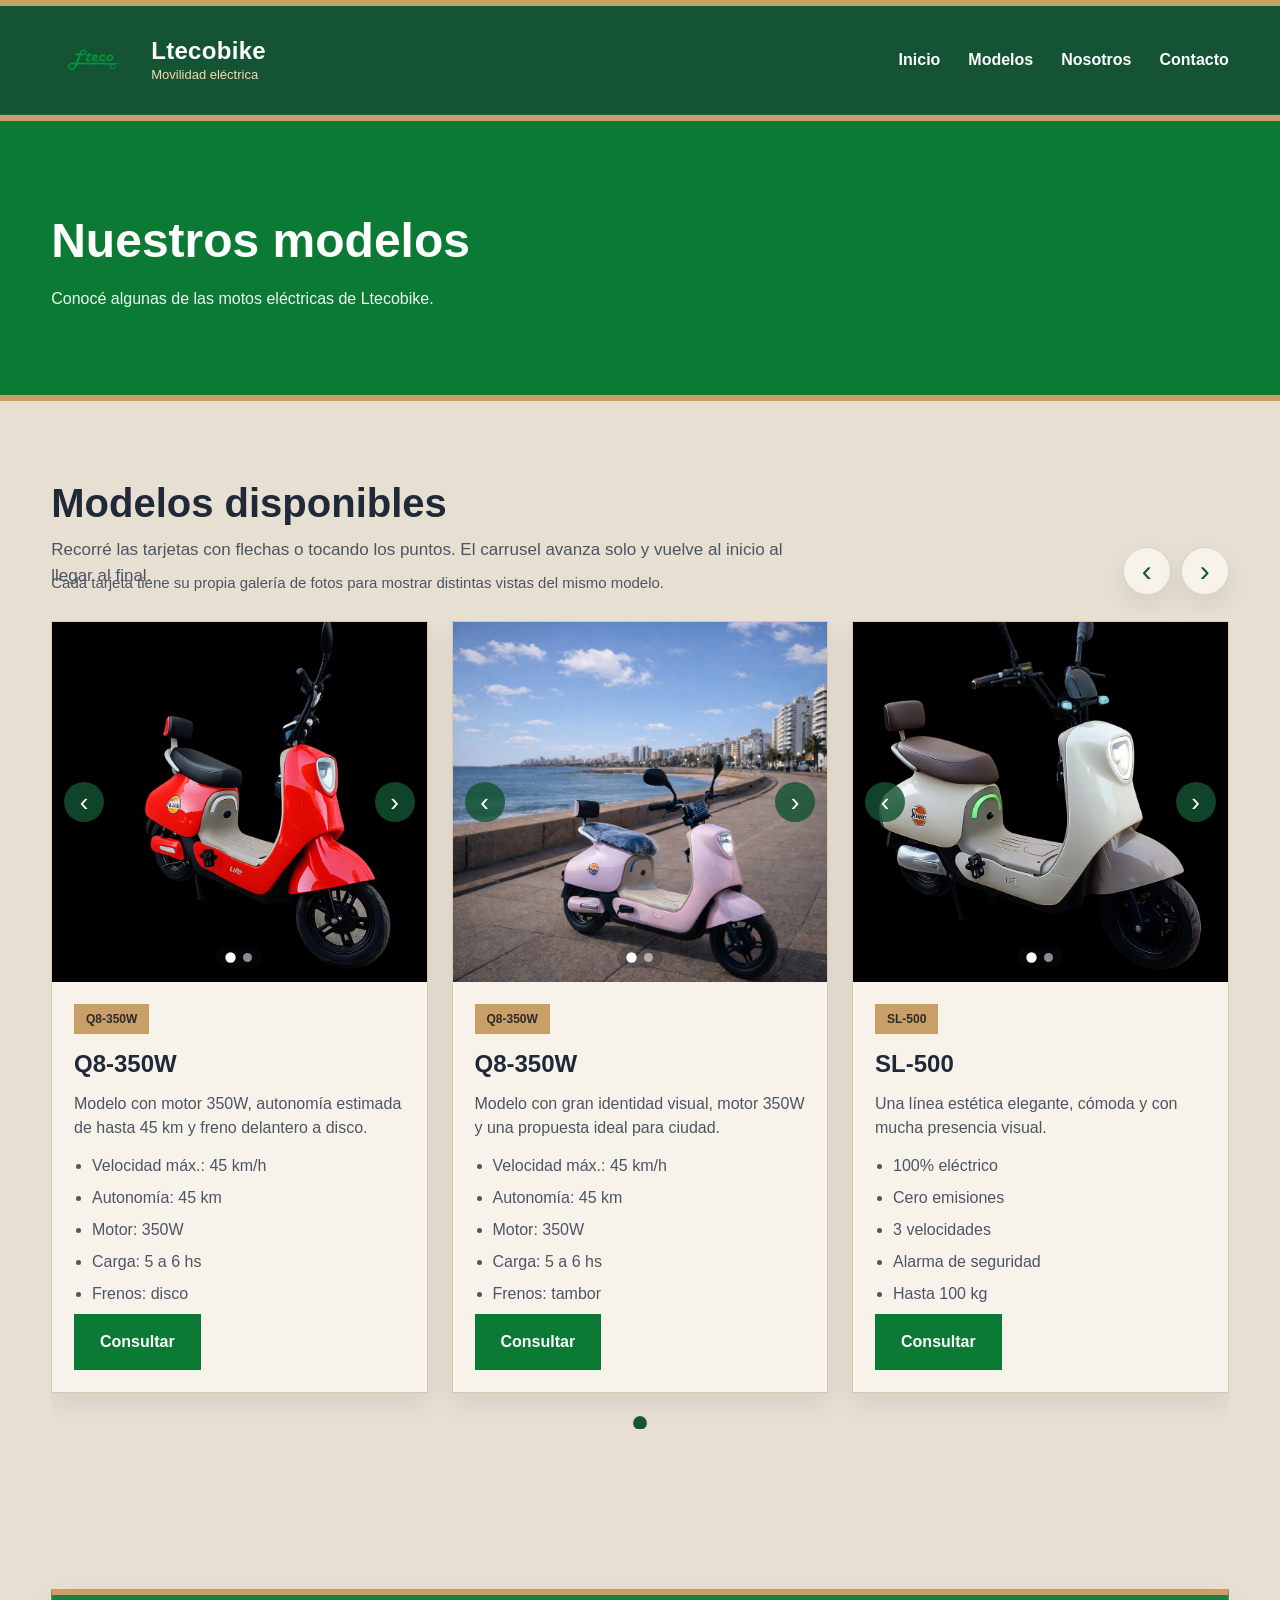
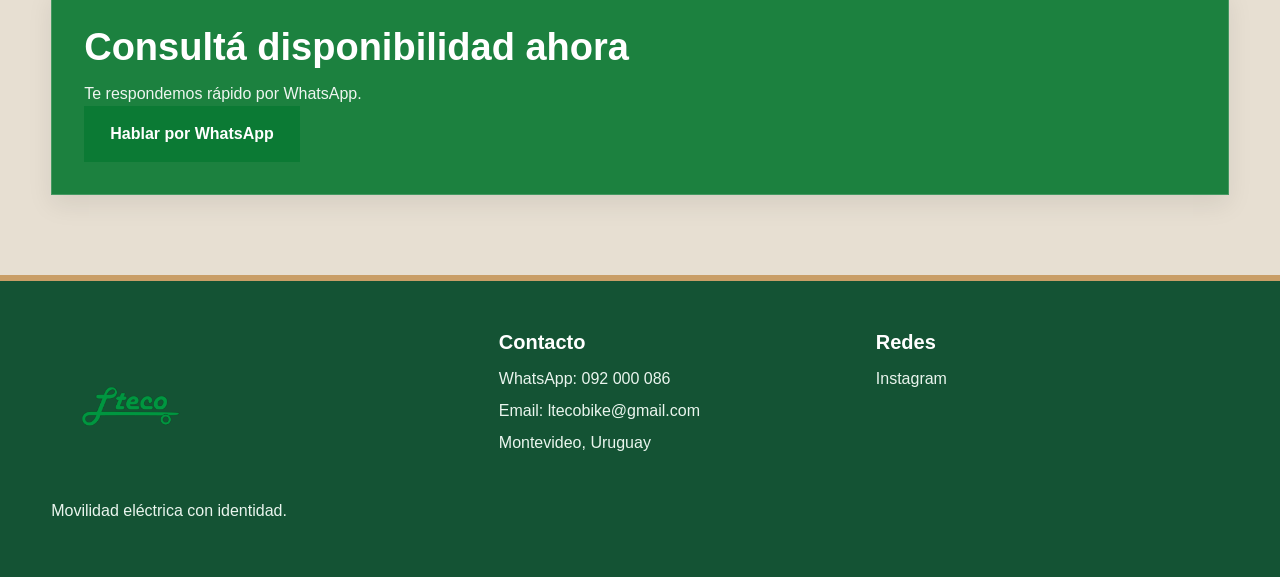
==== modelos.html @ 6b554c4a "Version inicial Lteco web 2" ====
<!DOCTYPE html>
<html lang="es">
<head>
  <meta charset="UTF-8" />
  <meta name="viewport" content="width=device-width, initial-scale=1.0" />
  <title>Ltecobike | Modelos</title>
  <link rel="icon" href="img/logoIcono.ico" type="image/x-icon" />
  <link rel="stylesheet" href="css/styles.css" />
</head>
<body>
  <header class="site-header">
    <div class="container nav-wrap">
      <a href="index.html" class="brand">
  <img src="img/logo.png" alt="Ltecobilke" class="brand-logo">

  <div class="brand-text">
    <span class="brand-name">Ltecobike</span>
    <span class="brand-slogan">Movilidad eléctrica</span>
  </div>
</a>

      <button class="menu-toggle" id="menuToggle">☰</button>

      <nav class="main-nav" id="mainNav">
        <a href="index.html">Inicio</a>
        <a href="modelos.html">Modelos</a>
        <a href="nosotros.html">Nosotros</a>
        <a href="contacto.html">Contacto</a>
      </nav>
    </div>
  </header>

  <section class="page-hero">
    <div class="container">
      <h1>Nuestros modelos</h1>
      <p>Conocé algunas de las motos eléctricas de Ltecobike.</p>
    </div>
  </section>

  <section class="section">
    <div class="container">
      <div class="carousel-section-header">
        <div>
          <h2>Modelos disponibles</h2>
          <p class="section-intro">Recorré las tarjetas con flechas o tocando los puntos. El carrusel avanza solo y vuelve al inicio al llegar al final.</p>
          <p class="gallery-helper">Cada tarjeta tiene su propia galería de fotos para mostrar distintas vistas del mismo modelo.</p>
        </div>

        <div class="carousel-controls" aria-label="Controles del carrusel de modelos">
          <button class="carousel-btn" type="button" data-carousel-prev aria-label="Ver modelos anteriores">‹</button>
          <button class="carousel-btn" type="button" data-carousel-next aria-label="Ver modelos siguientes">›</button>
        </div>
      </div>

      <div class="carousel" data-carousel data-autoplay="true">
        <div class="carousel-track">
          <article class="card large-card carousel-card">
            <div class="card-gallery" data-gallery data-autoplay="true">
            <div class="card-gallery-track">
              <!-- Para agregar más fotos de esta moto, duplicá una línea img.card-gallery-slide y cambiá la ruta -->
              <img class="card-gallery-slide" src="img/q8-350-roja.jpeg" alt="Modelo Q8-350W color rojo vista principal" />
              <img class="card-gallery-slide" src="img/q8-350-beige-rojo.png" alt="Modelo Q8-350W segunda vista" />
            </div>
            <button class="card-gallery-btn prev" type="button" data-gallery-prev aria-label="Foto anterior de la Q8-350W roja">‹</button>
            <button class="card-gallery-btn next" type="button" data-gallery-next aria-label="Foto siguiente de la Q8-350W roja">›</button>
            <div class="card-gallery-dots" data-gallery-dots aria-label="Indicadores de fotos de la Q8-350W roja"></div>
          </div>
            <div class="card-body">
              <span class="tag">Q8-350W</span>
              <h3>Q8-350W</h3>
              <p>Modelo con motor 350W, autonomía estimada de hasta 45 km y freno delantero a disco.</p>
              <ul class="spec-list">
                <li>Velocidad máx.: 45 km/h</li>
                <li>Autonomía: 45 km</li>
                <li>Motor: 350W</li>
                <li>Carga: 5 a 6 hs</li>
                <li>Frenos: disco</li>
              </ul>
              <a class="btn" target="_blank" href="https://wa.me/59892000086?text=Hola%2C%20quiero%20consultar%20por%20la%20Q8-350W">Consultar</a>
            </div>
          </article>

          <article class="card large-card carousel-card">
            <div class="card-gallery" data-gallery data-autoplay="true">
            <div class="card-gallery-track">
              <img class="card-gallery-slide" src="img/q8-350-rosa.png" alt="Modelo Q8-350W color rosa vista principal" />
              <img class="card-gallery-slide" src="img/q8-350-beige-rojo.png" alt="Modelo Q8-350W color rosa segunda vista" />
            </div>
            <button class="card-gallery-btn prev" type="button" data-gallery-prev aria-label="Foto anterior de la Q8-350W rosa">‹</button>
            <button class="card-gallery-btn next" type="button" data-gallery-next aria-label="Foto siguiente de la Q8-350W rosa">›</button>
            <div class="card-gallery-dots" data-gallery-dots aria-label="Indicadores de fotos de la Q8-350W rosa"></div>
          </div>
            <div class="card-body">
              <span class="tag">Q8-350W</span>
              <h3>Q8-350W</h3>
              <p>Modelo con gran identidad visual, motor 350W y una propuesta ideal para ciudad.</p>
              <ul class="spec-list">
                <li>Velocidad máx.: 45 km/h</li>
                <li>Autonomía: 45 km</li>
                <li>Motor: 350W</li>
                <li>Carga: 5 a 6 hs</li>
                <li>Frenos: tambor</li>
              </ul>
              <a class="btn" target="_blank" href="https://wa.me/59892000086?text=Hola%2C%20quiero%20consultar%20por%20la%20Q8-350W">Consultar</a>
            </div>
          </article>

          <article class="card large-card carousel-card">
            <div class="card-gallery" data-gallery data-autoplay="true">
            <div class="card-gallery-track">
              <img class="card-gallery-slide" src="img/sl-500-beige.jpeg" alt="Modelo SL-500 color beige vista principal" />
              <img class="card-gallery-slide" src="img/logoFondo.jpeg" alt="Modelo SL-500 en exposición" />
            </div>
            <button class="card-gallery-btn prev" type="button" data-gallery-prev aria-label="Foto anterior de la SL-500">‹</button>
            <button class="card-gallery-btn next" type="button" data-gallery-next aria-label="Foto siguiente de la SL-500">›</button>
            <div class="card-gallery-dots" data-gallery-dots aria-label="Indicadores de fotos de la SL-500"></div>
          </div>
            <div class="card-body">
              <span class="tag">SL-500</span>
              <h3>SL-500</h3>
              <p>Una línea estética elegante, cómoda y con mucha presencia visual.</p>
              <ul class="spec-list">
                <li>100% eléctrico</li>
                <li>Cero emisiones</li>
                <li>3 velocidades</li>
                <li>Alarma de seguridad</li>
                <li>Hasta 100 kg</li>
              </ul>
              <a class="btn" target="_blank" href="https://wa.me/59892000086?text=Hola%2C%20quiero%20consultar%20por%20el%20modelo%20SL-500">Consultar</a>
            </div>
          </article>
        </div>

        <div class="carousel-dots" data-carousel-dots aria-label="Indicadores del carrusel de modelos"></div>
      </div>
    </div>
  </section>

  <section class="section">
  <div class="container">
    <div class="cta-box cta-strong">
      <h2>Consultá disponibilidad ahora</h2>
      <p>Te respondemos rápido por WhatsApp.</p>
      <a href="https://wa.me/59892000086" class="btn">Hablar por WhatsApp</a>
    </div>
  </div>
</section>

  <footer class="site-footer">
    <div class="container footer-wrap">
      <div>
        <img src="img/logo.png" alt="Ltecobike" class="footer-logo" />
        <p>Movilidad eléctrica con identidad.</p>
      </div>

      <div>
        <h4>Contacto</h4>
        <p>WhatsApp: 092 000 086</p>
        <p>Email: ltecobike@gmail.com</p>
        <p>Montevideo, Uruguay</p>
      </div>

      <div>
        <h4>Redes</h4>
        <a href="https://instagram.com/ltecobike" target="_blank">Instagram</a>
      </div>
    </div>
  </footer>

  <script src="js/app.js"></script>
</body>
</html>
---- css/styles.css ----
* {
  box-sizing: border-box;
  margin: 0;
  padding: 0;
}

:root {
  --green: #0b7a34;
  --green-dark: #145334;
  --beige: #e7dfd2;
  --sand: #c99e67;
  --sand-soft: #f1e4cf;
  --text: #1f2937;
  --muted: #4b5563;
  --white: #ffffff;
  --line: rgba(0, 0, 0, 0.08);
  --shadow: 0 10px 24px rgba(0, 0, 0, 0.08);
}

html {
  scroll-behavior: smooth;
}

body {
  font-family: Arial, sans-serif;
  background: var(--beige);
  color: var(--text);
  line-height: 1.5;
}

img {
  max-width: 100%;
  display: block;
}

a {
  color: inherit;
  text-decoration: none;
}

.container {
  width: min(1180px, 92%);
  margin: 0 auto;
}

/* HEADER */
.site-header {
  background: var(--green-dark);
  border-top: 6px solid var(--sand);
  border-bottom: 1px solid rgba(255, 255, 255, 0.08);
}

.nav-wrap {
  min-height: 108px;
  display: flex;
  align-items: center;
  justify-content: space-between;
  gap: 20px;
}

.brand {
  display: flex;
  align-items: center;
  gap: 14px;
}

.brand-logo {
  height: 86px;
  width: auto;
}

.brand-text {
  display: flex;
  flex-direction: column;
  line-height: 1.1;
}

.brand-name {
  font-size: 24px;
  font-weight: 800;
  color: white;
  letter-spacing: 0.3px;
}

.brand-slogan {
  font-size: 13px;
  color: #f3d9ae;
  margin-top: 4px;
}

.main-nav {
  display: flex;
  align-items: center;
  gap: 28px;
}

.main-nav a {
  color: var(--white);
  font-weight: 700;
  transition: color 0.2s ease;
}

.main-nav a:hover {
  color: #f4e4c7;
}

.menu-toggle {
  display: none;
  border: none;
  background: transparent;
  color: white;
  font-size: 28px;
  cursor: pointer;
}

/* HERO */
.hero {
  min-height: 78vh;
  display: flex;
  align-items: center;
  background-size: cover;
  background-position: center;
  position: relative;
  color: white;
  border-top: 6px solid var(--sand);
  border-bottom: 6px solid var(--sand);
}

.hero::before {
  content: "";
  position: absolute;
  inset: 0;
  background: linear-gradient(
    90deg,
    rgba(11, 122, 52, 0.84) 0%,
    rgba(11, 122, 52, 0.56) 42%,
    rgba(11, 122, 52, 0.22) 100%
  );
}

.hero .container {
  position: relative;
  z-index: 1;
}

.hero-content {
  max-width: 650px;
  padding: 70px 0;
}

.hero-logo {
  width: 240px;
  margin-bottom: 22px;
}

.hero h1 {
  font-size: 54px;
  line-height: 1.04;
  margin-bottom: 16px;
  letter-spacing: -1px;
}

.hero p {
  font-size: 19px;
  color: #f3f4f6;
  margin-bottom: 28px;
  max-width: 560px;
}

.hero-actions {
  display: flex;
  gap: 14px;
  flex-wrap: wrap;
}

/* BUTTONS */
.btn,
.btn-outline,
.btn-outline-dark,
.link-btn {
  display: inline-flex;
  align-items: center;
  justify-content: center;
  font-weight: 700;
  transition: 0.2s ease;
}

.btn {
  background: var(--green);
  color: white;
  padding: 14px 24px;
  border: 2px solid var(--green);
}

.btn:hover {
  background: var(--green-dark);
  border-color: var(--green-dark);
}

.btn-outline {
  background: transparent;
  color: white;
  border: 2px solid rgba(255, 255, 255, 0.85);
  padding: 12px 22px;
}

.btn-outline:hover {
  background: rgba(255, 255, 255, 0.08);
}

.btn-outline-dark {
  background: transparent;
  color: var(--green-dark);
  border: 2px solid var(--green-dark);
  padding: 12px 22px;
}

.btn-outline-dark:hover {
  background: rgba(11, 122, 52, 0.08);
}

.link-btn {
  color: var(--green-dark);
  margin-top: 8px;
}

.link-btn:hover {
  color: var(--green);
}

/* SECTIONS */
.section {
  padding: 80px 0;
  background: var(--beige);
}

.section-dark {
  background: var(--green);
  color: white;
  border-top: 6px solid var(--sand);
  border-bottom: 6px solid var(--sand);
}

.section-split {
  background: var(--beige);
}

.section h2 {
  font-size: 40px;
  margin-bottom: 12px;
  line-height: 1.1;
}

.section-intro {
  max-width: 760px;
  color: var(--muted);
  margin-bottom: 30px;
  font-size: 17px;
}

.section-dark .section-intro {
  color: #e8f2eb;
}

.section-kicker {
  display: inline-block;
  margin-bottom: 12px;
  font-size: 13px;
  font-weight: 800;
  text-transform: uppercase;
  letter-spacing: 1.5px;
  color: var(--sand);
}

.section-kicker.light {
  color: #f3d9ae;
}

/* BENEFITS */
.benefits-strip {
  padding: 32px 0;
  background: var(--green-dark);
  border-top: 6px solid var(--sand);
  border-bottom: 6px solid var(--sand);
}

.benefits-grid {
  display: grid;
  grid-template-columns: repeat(4, 1fr);
  gap: 18px;
}

.benefit-item {
  background: rgba(255, 255, 255, 0.08);
  border: 1px solid rgba(255, 255, 255, 0.16);
  padding: 22px 18px;
  text-align: center;
}

.benefit-number {
  display: block;
  font-size: 34px;
  font-weight: 800;
  color: white;
  line-height: 1;
  margin-bottom: 8px;
}

.benefit-label {
  display: block;
  color: #e7f2ea;
  font-size: 14px;
}

/* FEATURES */
.feature-grid {
  display: grid;
  grid-template-columns: repeat(auto-fit, minmax(240px, 1fr));
  gap: 20px;
}

.feature-box {
  background: #f4ece0;
  border: 1px solid #d7c8af;
  padding: 24px;
  box-shadow: var(--shadow);
}

.feature-box h3 {
  font-size: 21px;
  margin-bottom: 10px;
  color: var(--text);
}

.feature-box p {
  color: var(--muted);
}

/* SPLIT */
.split-layout {
  display: grid;
  grid-template-columns: 1.1fr 0.9fr;
  gap: 34px;
  align-items: center;
}

.split-text p {
  color: var(--muted);
  font-size: 17px;
  max-width: 620px;
}

.check-list {
  display: grid;
  gap: 12px;
  margin-top: 24px;
}

.check-item {
  background: rgba(255, 255, 255, 0.55);
  border-left: 4px solid var(--sand);
  padding: 12px 14px;
  color: var(--text);
}

.split-media {
  display: flex;
  justify-content: center;
}

.split-image {
  width: 100%;
  max-width: 520px;
  box-shadow: var(--shadow);
  border: 6px solid white;
}

/* CARDS */
.cards-grid {
  display: grid;
  grid-template-columns: repeat(auto-fit, minmax(280px, 1fr));
  gap: 24px;
}

.card {
  background: #f7f3eb;
  border: 1px solid #d7c8af;
  box-shadow: var(--shadow);
  overflow: hidden;
}

.card img {
  width: 100%;
  height: 280px;
  object-fit: cover;
}

.large-card img {
  height: 360px;
}

.card-body {
  padding: 22px;
}

.card-body h3 {
  font-size: 24px;
  margin-bottom: 10px;
}

.card-body p {
  color: var(--muted);
  margin-bottom: 10px;
}

.tag {
  display: inline-block;
  background: var(--sand);
  color: #2c2c2c;
  padding: 6px 12px;
  font-size: 12px;
  font-weight: 700;
  margin-bottom: 12px;
}

.spec-list {
  margin: 14px 0 8px 18px;
}

.spec-list li {
  margin-bottom: 8px;
  color: var(--muted);
}

/* INFO CARDS */
.info-cards-grid {
  display: grid;
  grid-template-columns: repeat(4, 1fr);
  gap: 20px;
  margin-top: 28px;
}

.info-card {
  background: rgba(255, 255, 255, 0.08);
  padding: 22px;
  border: 1px solid rgba(255, 255, 255, 0.14);
}

.info-card h3 {
  margin-bottom: 10px;
  font-size: 20px;
}

.info-card p {
  color: #edf5ef;
}

/* PAGE HERO */
.page-hero {
  background: var(--green);
  color: white;
  padding: 84px 0;
  border-top: 6px solid var(--sand);
  border-bottom: 6px solid var(--sand);
}

.page-hero h1 {
  font-size: 48px;
  margin-bottom: 10px;
}

.page-hero p {
  color: #eef7f1;
}

/* 2 COL */
.two-col {
  display: grid;
  grid-template-columns: 1fr 1fr;
  gap: 34px;
  align-items: center;
}

.rounded-img {
  width: 100%;
  box-shadow: var(--shadow);
  border: 6px solid var(--white);
}

/* CONTACT / CTA */
.contact-box,
.cta-box {
  background: rgba(11, 122, 52, 0.92);
  color: white;
  padding: 32px;
  border: 1px solid rgba(255, 255, 255, 0.18);
  box-shadow: var(--shadow);
}

.contact-box h2,
.cta-box h2 {
  margin-bottom: 14px;
  font-size: 38px;
}

.contact-box p,
.cta-box p {
  color: #eef5f0;
}

.contact-box strong {
  color: white;
}

.cta-strong {
  border-top: 6px solid var(--sand);
}

/* FOOTER */
.site-footer {
  background: var(--green-dark);
  color: white;
  padding: 46px 0;
  border-top: 6px solid var(--sand);
}

.footer-wrap {
  display: grid;
  grid-template-columns: 1.2fr 1fr 1fr;
  gap: 24px;
}

.footer-logo {
  width: 160px;
  margin-bottom: 12px;
}

.site-footer h4 {
  margin-bottom: 10px;
  font-size: 20px;
}

.site-footer p,
.site-footer a {
  color: #eaf5ee;
  margin-bottom: 8px;
}

.site-footer a:hover {
  text-decoration: underline;
}

/* MOBILE */
@media (max-width: 900px) {
  .menu-toggle {
    display: block;
  }

  .main-nav {
    position: absolute;
    top: 108px;
    left: 0;
    right: 0;
    background: var(--green-dark);
    padding: 18px 5%;
    display: none;
    flex-direction: column;
    align-items: flex-start;
    border-top: 1px solid rgba(255, 255, 255, 0.08);
  }

  .main-nav.active {
    display: flex;
  }

  .hero {
    min-height: 72vh;
  }

  .hero h1 {
    font-size: 40px;
  }

  .page-hero h1 {
    font-size: 36px;
  }

  .two-col,
  .footer-wrap,
  .benefits-grid,
  .info-cards-grid,
  .split-layout {
    grid-template-columns: 1fr;
  }

  .brand-logo {
    height: 70px;
  }

  .brand-name {
    font-size: 20px;
  }

  .brand-slogan {
    font-size: 12px;
  }

  .section {
    padding: 64px 0;
  }
}

/* REVEAL */
.reveal {
  opacity: 0;
  transform: translateY(24px);
  transition: opacity 0.55s ease, transform 0.55s ease;
}

.reveal.visible {
  opacity: 1;
  transform: translateY(0);
}


.gallery-helper {
  color: var(--muted);
  margin-top: -16px;
  margin-bottom: 0;
  font-size: 15px;
}

.card-gallery {
  position: relative;
  overflow: hidden;
  background: #ddd5c7;
}

.card-gallery-track {
  display: flex;
  transition: transform 0.45s ease;
  will-change: transform;
}

.card-gallery-slide {
  width: 100%;
  flex: 0 0 100%;
  height: 280px;
  object-fit: cover;
}

.large-card .card-gallery-slide {
  height: 360px;
}

.card-gallery-btn {
  position: absolute;
  top: 50%;
  transform: translateY(-50%);
  width: 40px;
  height: 40px;
  border: none;
  border-radius: 999px;
  background: rgba(20, 83, 52, 0.82);
  color: white;
  font-size: 26px;
  line-height: 1;
  cursor: pointer;
  display: inline-flex;
  align-items: center;
  justify-content: center;
  z-index: 2;
  transition: background 0.2s ease, transform 0.2s ease;
}

.card-gallery-btn:hover {
  background: var(--green-dark);
}

.card-gallery-btn.prev {
  left: 12px;
}

.card-gallery-btn.next {
  right: 12px;
}

.card-gallery-dots {
  position: absolute;
  left: 50%;
  bottom: 14px;
  transform: translateX(-50%);
  display: flex;
  align-items: center;
  justify-content: center;
  gap: 8px;
  padding: 6px 10px;
  background: rgba(17, 24, 39, 0.22);
  border-radius: 999px;
  z-index: 2;
}

.card-gallery-dot {
  width: 9px;
  height: 9px;
  border: none;
  border-radius: 999px;
  background: rgba(255, 255, 255, 0.54);
  cursor: pointer;
  transition: transform 0.2s ease, background 0.2s ease;
}

.card-gallery-dot.active {
  background: white;
  transform: scale(1.15);
}

.card-gallery.single-slide .card-gallery-btn,
.card-gallery.single-slide .card-gallery-dots {
  display: none;
}

/* CAROUSEL */
.carousel-section-header {
  display: flex;
  align-items: flex-end;
  justify-content: space-between;
  gap: 20px;
  margin-bottom: 26px;
}

.carousel-section-header .section-intro {
  margin-bottom: 0;
}

.carousel-controls {
  display: flex;
  gap: 10px;
  flex-shrink: 0;
}

.carousel-btn {
  width: 48px;
  height: 48px;
  border: 1px solid rgba(20, 83, 52, 0.16);
  background: #f7f3eb;
  color: var(--green-dark);
  border-radius: 999px;
  font-size: 30px;
  line-height: 1;
  cursor: pointer;
  box-shadow: var(--shadow);
  transition: transform 0.2s ease, background 0.2s ease, color 0.2s ease;
}

.carousel-btn:hover {
  transform: translateY(-2px);
  background: var(--green-dark);
  color: white;
}

.carousel {
  overflow: hidden;
}

.carousel-track {
  display: flex;
  gap: 24px;
  transition: transform 0.45s ease;
  will-change: transform;
}

.carousel-card {
  flex: 0 0 calc((100% - 48px) / 3);
  min-width: 0;
}

.carousel-card.card,
.carousel-card.large-card {
  height: 100%;
}

.carousel-card .card-body {
  height: 100%;
}

.carousel-dots {
  display: flex;
  justify-content: center;
  gap: 10px;
  margin-top: 24px;
}

.carousel-dot {
  width: 12px;
  height: 12px;
  border: none;
  border-radius: 999px;
  background: rgba(20, 83, 52, 0.22);
  cursor: pointer;
  transition: transform 0.2s ease, background 0.2s ease;
}

.carousel-dot.active {
  background: var(--green-dark);
  transform: scale(1.15);
}

.carousel-dot:hover {
  background: var(--green);
}

@media (max-width: 1024px) {
  .carousel-card {
    flex-basis: calc((100% - 24px) / 2);
  }
}

@media (max-width: 900px) {
  .carousel-section-header {
    flex-direction: column;
    align-items: flex-start;
  }

  .carousel-controls {
    align-self: flex-end;
  }
}

@media (max-width: 640px) {
  .carousel-track {
    gap: 18px;
  }

  .carousel-card {
    flex-basis: 100%;
  }

  .carousel-controls {
    align-self: stretch;
    justify-content: flex-end;
  }

  .carousel-btn {
    width: 44px;
    height: 44px;
    font-size: 28px;
  }

  .card-gallery-slide,
  .large-card .card-gallery-slide {
    height: 280px;
  }

  .card-gallery-btn {
    width: 36px;
    height: 36px;
    font-size: 24px;
  }
}
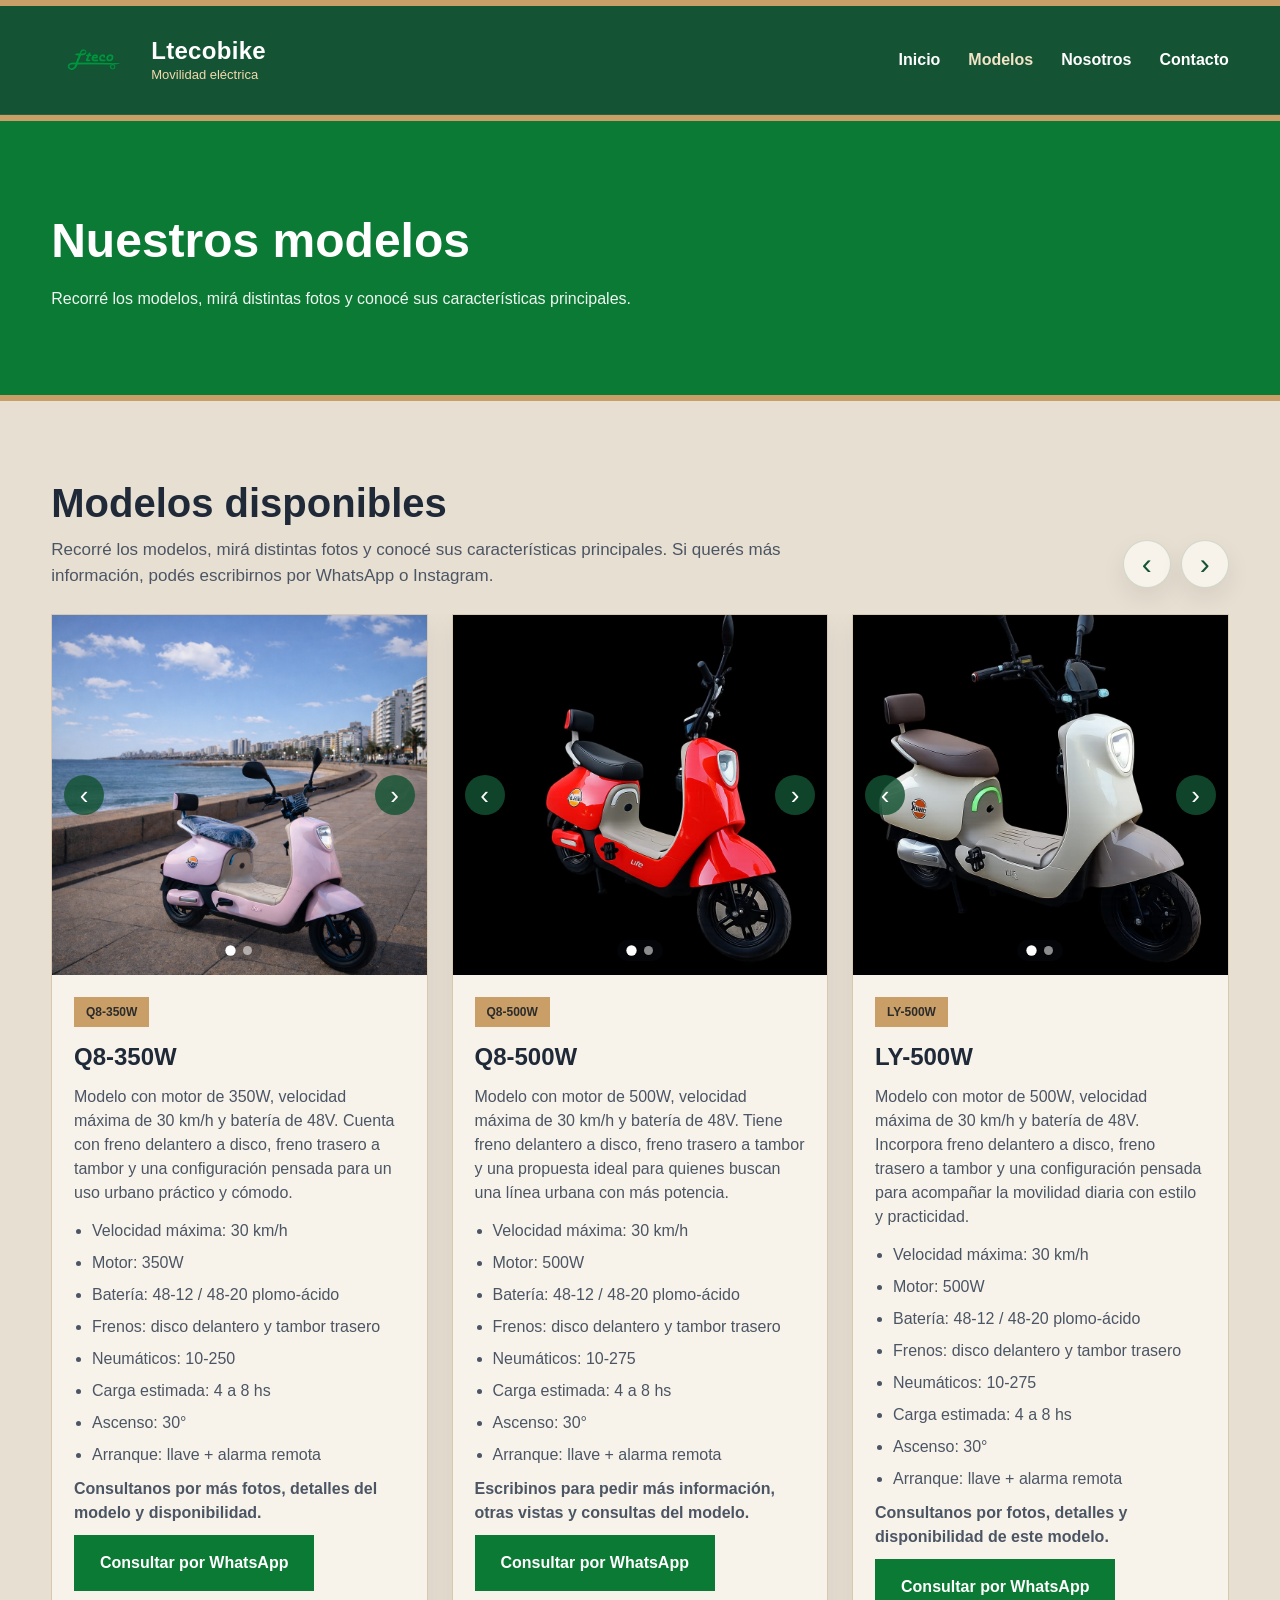
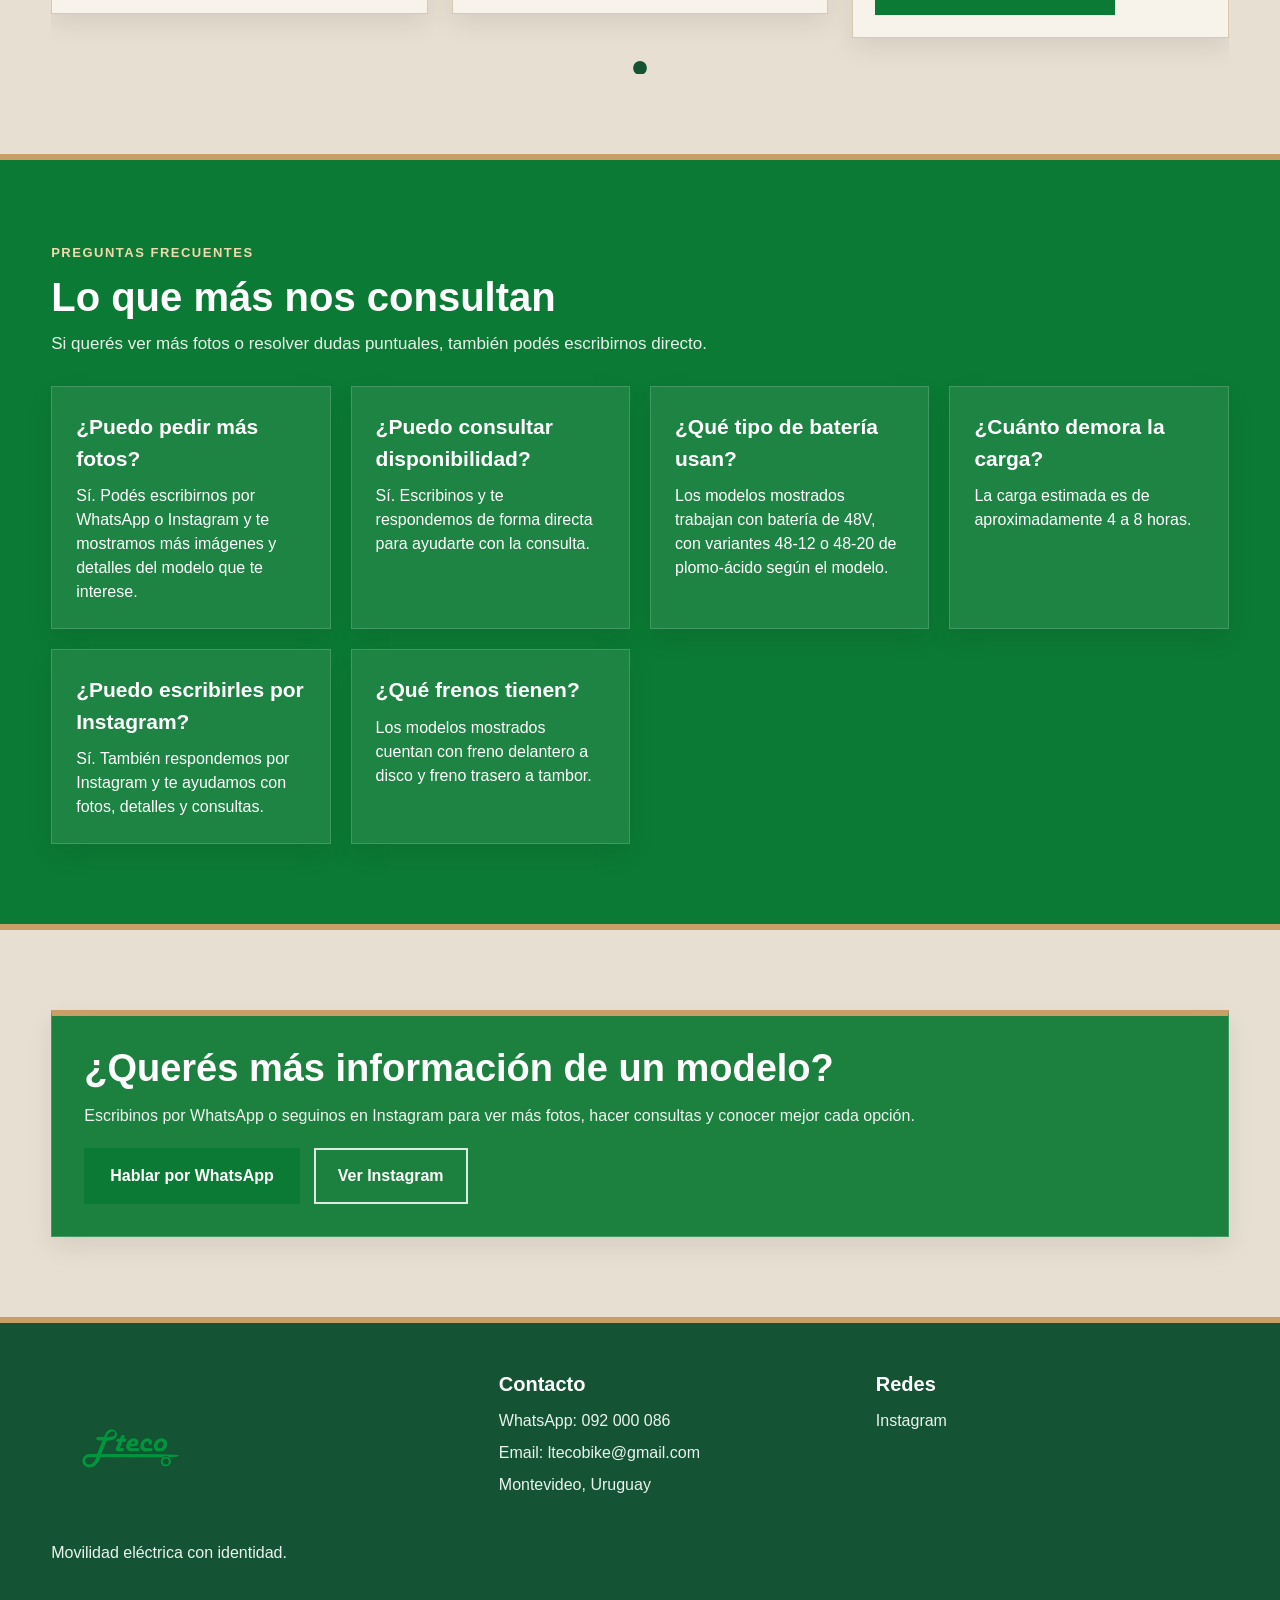
==== commit 48e3b1c8: "Subiendo web Lteco" ====
--- a/modelos.html
+++ b/modelos.html
@@ -11,19 +11,18 @@
   <header class="site-header">
     <div class="container nav-wrap">
       <a href="index.html" class="brand">
-  <img src="img/logo.png" alt="Ltecobilke" class="brand-logo">
-
-  <div class="brand-text">
-    <span class="brand-name">Ltecobike</span>
-    <span class="brand-slogan">Movilidad eléctrica</span>
-  </div>
-</a>
-
-      <button class="menu-toggle" id="menuToggle">☰</button>
+        <img src="img/logo.png" alt="Ltecobike" class="brand-logo">
+        <div class="brand-text">
+          <span class="brand-name">Ltecobike</span>
+          <span class="brand-slogan">Movilidad eléctrica</span>
+        </div>
+      </a>
+
+      <button class="menu-toggle" id="menuToggle" aria-label="Abrir menú" aria-expanded="false">☰</button>
 
       <nav class="main-nav" id="mainNav">
         <a href="index.html">Inicio</a>
-        <a href="modelos.html">Modelos</a>
+        <a href="modelos.html" class="active">Modelos</a>
         <a href="nosotros.html">Nosotros</a>
         <a href="contacto.html">Contacto</a>
       </nav>
@@ -33,7 +32,7 @@
   <section class="page-hero">
     <div class="container">
       <h1>Nuestros modelos</h1>
-      <p>Conocé algunas de las motos eléctricas de Ltecobike.</p>
+      <p>Recorré los modelos, mirá distintas fotos y conocé sus características principales.</p>
     </div>
   </section>
 
@@ -42,8 +41,7 @@
       <div class="carousel-section-header">
         <div>
           <h2>Modelos disponibles</h2>
-          <p class="section-intro">Recorré las tarjetas con flechas o tocando los puntos. El carrusel avanza solo y vuelve al inicio al llegar al final.</p>
-          <p class="gallery-helper">Cada tarjeta tiene su propia galería de fotos para mostrar distintas vistas del mismo modelo.</p>
+          <p class="section-intro">Recorré los modelos, mirá distintas fotos y conocé sus características principales. Si querés más información, podés escribirnos por WhatsApp o Instagram.</p>
         </div>
 
         <div class="carousel-controls" aria-label="Controles del carrusel de modelos">
@@ -56,77 +54,88 @@
         <div class="carousel-track">
           <article class="card large-card carousel-card">
             <div class="card-gallery" data-gallery data-autoplay="true">
-            <div class="card-gallery-track">
-              <!-- Para agregar más fotos de esta moto, duplicá una línea img.card-gallery-slide y cambiá la ruta -->
-              <img class="card-gallery-slide" src="img/q8-350-roja.jpeg" alt="Modelo Q8-350W color rojo vista principal" />
-              <img class="card-gallery-slide" src="img/q8-350-beige-rojo.png" alt="Modelo Q8-350W segunda vista" />
-            </div>
-            <button class="card-gallery-btn prev" type="button" data-gallery-prev aria-label="Foto anterior de la Q8-350W roja">‹</button>
-            <button class="card-gallery-btn next" type="button" data-gallery-next aria-label="Foto siguiente de la Q8-350W roja">›</button>
-            <div class="card-gallery-dots" data-gallery-dots aria-label="Indicadores de fotos de la Q8-350W roja"></div>
-          </div>
+              <div class="card-gallery-track">
+                <img class="card-gallery-slide" src="img/q8-350-rosa.png" alt="Modelo Q8-350W vista principal" />
+                <img class="card-gallery-slide" src="img/q8-350-beige-rojo.png" alt="Modelo Q8-350W segunda vista" />
+              </div>
+              <button class="card-gallery-btn prev" type="button" data-gallery-prev aria-label="Foto anterior de la Q8-350W">‹</button>
+              <button class="card-gallery-btn next" type="button" data-gallery-next aria-label="Foto siguiente de la Q8-350W">›</button>
+              <div class="card-gallery-dots" data-gallery-dots aria-label="Indicadores de fotos de la Q8-350W"></div>
+            </div>
             <div class="card-body">
               <span class="tag">Q8-350W</span>
               <h3>Q8-350W</h3>
-              <p>Modelo con motor 350W, autonomía estimada de hasta 45 km y freno delantero a disco.</p>
+              <p>Modelo con motor de 350W, velocidad máxima de 30 km/h y batería de 48V. Cuenta con freno delantero a disco, freno trasero a tambor y una configuración pensada para un uso urbano práctico y cómodo.</p>
               <ul class="spec-list">
-                <li>Velocidad máx.: 45 km/h</li>
-                <li>Autonomía: 45 km</li>
+                <li>Velocidad máxima: 30 km/h</li>
                 <li>Motor: 350W</li>
-                <li>Carga: 5 a 6 hs</li>
-                <li>Frenos: disco</li>
+                <li>Batería: 48-12 / 48-20 plomo-ácido</li>
+                <li>Frenos: disco delantero y tambor trasero</li>
+                <li>Neumáticos: 10-250</li>
+                <li>Carga estimada: 4 a 8 hs</li>
+                <li>Ascenso: 30°</li>
+                <li>Arranque: llave + alarma remota</li>
               </ul>
-              <a class="btn" target="_blank" href="https://wa.me/59892000086?text=Hola%2C%20quiero%20consultar%20por%20la%20Q8-350W">Consultar</a>
+              <p class="spec-note">Consultanos por más fotos, detalles del modelo y disponibilidad.</p>
+              <a class="btn" target="_blank" href="https://wa.me/59892000086?text=Hola%2C%20quiero%20consultar%20por%20la%20Q8-350W">Consultar por WhatsApp</a>
             </div>
           </article>
 
           <article class="card large-card carousel-card">
             <div class="card-gallery" data-gallery data-autoplay="true">
-            <div class="card-gallery-track">
-              <img class="card-gallery-slide" src="img/q8-350-rosa.png" alt="Modelo Q8-350W color rosa vista principal" />
-              <img class="card-gallery-slide" src="img/q8-350-beige-rojo.png" alt="Modelo Q8-350W color rosa segunda vista" />
-            </div>
-            <button class="card-gallery-btn prev" type="button" data-gallery-prev aria-label="Foto anterior de la Q8-350W rosa">‹</button>
-            <button class="card-gallery-btn next" type="button" data-gallery-next aria-label="Foto siguiente de la Q8-350W rosa">›</button>
-            <div class="card-gallery-dots" data-gallery-dots aria-label="Indicadores de fotos de la Q8-350W rosa"></div>
-          </div>
+              <div class="card-gallery-track">
+                <img class="card-gallery-slide" src="img/q8-350-roja.jpeg" alt="Modelo Q8-500W vista principal" />
+                <img class="card-gallery-slide" src="img/q8-350-beige-rojo.png" alt="Modelo Q8-500W segunda vista" />
+              </div>
+              <button class="card-gallery-btn prev" type="button" data-gallery-prev aria-label="Foto anterior de la Q8-500W">‹</button>
+              <button class="card-gallery-btn next" type="button" data-gallery-next aria-label="Foto siguiente de la Q8-500W">›</button>
+              <div class="card-gallery-dots" data-gallery-dots aria-label="Indicadores de fotos de la Q8-500W"></div>
+            </div>
             <div class="card-body">
-              <span class="tag">Q8-350W</span>
-              <h3>Q8-350W</h3>
-              <p>Modelo con gran identidad visual, motor 350W y una propuesta ideal para ciudad.</p>
+              <span class="tag">Q8-500W</span>
+              <h3>Q8-500W</h3>
+              <p>Modelo con motor de 500W, velocidad máxima de 30 km/h y batería de 48V. Tiene freno delantero a disco, freno trasero a tambor y una propuesta ideal para quienes buscan una línea urbana con más potencia.</p>
               <ul class="spec-list">
-                <li>Velocidad máx.: 45 km/h</li>
-                <li>Autonomía: 45 km</li>
-                <li>Motor: 350W</li>
-                <li>Carga: 5 a 6 hs</li>
-                <li>Frenos: tambor</li>
+                <li>Velocidad máxima: 30 km/h</li>
+                <li>Motor: 500W</li>
+                <li>Batería: 48-12 / 48-20 plomo-ácido</li>
+                <li>Frenos: disco delantero y tambor trasero</li>
+                <li>Neumáticos: 10-275</li>
+                <li>Carga estimada: 4 a 8 hs</li>
+                <li>Ascenso: 30°</li>
+                <li>Arranque: llave + alarma remota</li>
               </ul>
-              <a class="btn" target="_blank" href="https://wa.me/59892000086?text=Hola%2C%20quiero%20consultar%20por%20la%20Q8-350W">Consultar</a>
+              <p class="spec-note">Escribinos para pedir más información, otras vistas y consultas del modelo.</p>
+              <a class="btn" target="_blank" href="https://wa.me/59892000086?text=Hola%2C%20quiero%20consultar%20por%20la%20Q8-500W">Consultar por WhatsApp</a>
             </div>
           </article>
 
           <article class="card large-card carousel-card">
             <div class="card-gallery" data-gallery data-autoplay="true">
-            <div class="card-gallery-track">
-              <img class="card-gallery-slide" src="img/sl-500-beige.jpeg" alt="Modelo SL-500 color beige vista principal" />
-              <img class="card-gallery-slide" src="img/logoFondo.jpeg" alt="Modelo SL-500 en exposición" />
-            </div>
-            <button class="card-gallery-btn prev" type="button" data-gallery-prev aria-label="Foto anterior de la SL-500">‹</button>
-            <button class="card-gallery-btn next" type="button" data-gallery-next aria-label="Foto siguiente de la SL-500">›</button>
-            <div class="card-gallery-dots" data-gallery-dots aria-label="Indicadores de fotos de la SL-500"></div>
-          </div>
+              <div class="card-gallery-track">
+                <img class="card-gallery-slide" src="img/sl-500-beige.jpeg" alt="Modelo LY-500W vista principal" />
+                <img class="card-gallery-slide" src="img/logoFondo.jpeg" alt="Modelo LY-500W en exposición" />
+              </div>
+              <button class="card-gallery-btn prev" type="button" data-gallery-prev aria-label="Foto anterior de la LY-500W">‹</button>
+              <button class="card-gallery-btn next" type="button" data-gallery-next aria-label="Foto siguiente de la LY-500W">›</button>
+              <div class="card-gallery-dots" data-gallery-dots aria-label="Indicadores de fotos de la LY-500W"></div>
+            </div>
             <div class="card-body">
-              <span class="tag">SL-500</span>
-              <h3>SL-500</h3>
-              <p>Una línea estética elegante, cómoda y con mucha presencia visual.</p>
+              <span class="tag">LY-500W</span>
+              <h3>LY-500W</h3>
+              <p>Modelo con motor de 500W, velocidad máxima de 30 km/h y batería de 48V. Incorpora freno delantero a disco, freno trasero a tambor y una configuración pensada para acompañar la movilidad diaria con estilo y practicidad.</p>
               <ul class="spec-list">
-                <li>100% eléctrico</li>
-                <li>Cero emisiones</li>
-                <li>3 velocidades</li>
-                <li>Alarma de seguridad</li>
-                <li>Hasta 100 kg</li>
+                <li>Velocidad máxima: 30 km/h</li>
+                <li>Motor: 500W</li>
+                <li>Batería: 48-12 / 48-20 plomo-ácido</li>
+                <li>Frenos: disco delantero y tambor trasero</li>
+                <li>Neumáticos: 10-275</li>
+                <li>Carga estimada: 4 a 8 hs</li>
+                <li>Ascenso: 30°</li>
+                <li>Arranque: llave + alarma remota</li>
               </ul>
-              <a class="btn" target="_blank" href="https://wa.me/59892000086?text=Hola%2C%20quiero%20consultar%20por%20el%20modelo%20SL-500">Consultar</a>
+              <p class="spec-note">Consultanos por fotos, detalles y disponibilidad de este modelo.</p>
+              <a class="btn" target="_blank" href="https://wa.me/59892000086?text=Hola%2C%20quiero%20consultar%20por%20la%20LY-500W">Consultar por WhatsApp</a>
             </div>
           </article>
         </div>
@@ -136,15 +145,58 @@
     </div>
   </section>
 
+  <section class="section section-dark">
+    <div class="container">
+      <span class="section-kicker light">Preguntas frecuentes</span>
+      <h2>Lo que más nos consultan</h2>
+      <p class="section-intro">Si querés ver más fotos o resolver dudas puntuales, también podés escribirnos directo.</p>
+
+      <div class="feature-grid faq-grid">
+        <article class="feature-box faq-item">
+          <h3>¿Puedo pedir más fotos?</h3>
+          <p>Sí. Podés escribirnos por WhatsApp o Instagram y te mostramos más imágenes y detalles del modelo que te interese.</p>
+        </article>
+
+        <article class="feature-box faq-item">
+          <h3>¿Puedo consultar disponibilidad?</h3>
+          <p>Sí. Escribinos y te respondemos de forma directa para ayudarte con la consulta.</p>
+        </article>
+
+        <article class="feature-box faq-item">
+          <h3>¿Qué tipo de batería usan?</h3>
+          <p>Los modelos mostrados trabajan con batería de 48V, con variantes 48-12 o 48-20 de plomo-ácido según el modelo.</p>
+        </article>
+
+        <article class="feature-box faq-item">
+          <h3>¿Cuánto demora la carga?</h3>
+          <p>La carga estimada es de aproximadamente 4 a 8 horas.</p>
+        </article>
+
+        <article class="feature-box faq-item">
+          <h3>¿Puedo escribirles por Instagram?</h3>
+          <p>Sí. También respondemos por Instagram y te ayudamos con fotos, detalles y consultas.</p>
+        </article>
+
+        <article class="feature-box faq-item">
+          <h3>¿Qué frenos tienen?</h3>
+          <p>Los modelos mostrados cuentan con freno delantero a disco y freno trasero a tambor.</p>
+        </article>
+      </div>
+    </div>
+  </section>
+
   <section class="section">
-  <div class="container">
-    <div class="cta-box cta-strong">
-      <h2>Consultá disponibilidad ahora</h2>
-      <p>Te respondemos rápido por WhatsApp.</p>
-      <a href="https://wa.me/59892000086" class="btn">Hablar por WhatsApp</a>
-    </div>
-  </div>
-</section>
+    <div class="container">
+      <div class="cta-box cta-strong">
+        <h2>¿Querés más información de un modelo?</h2>
+        <p>Escribinos por WhatsApp o seguinos en Instagram para ver más fotos, hacer consultas y conocer mejor cada opción.</p>
+        <div class="hero-actions" style="margin-top: 20px;">
+          <a href="https://wa.me/59892000086" class="btn" target="_blank">Hablar por WhatsApp</a>
+          <a href="https://instagram.com/ltecobike" class="btn btn-outline" target="_blank">Ver Instagram</a>
+        </div>
+      </div>
+    </div>
+  </section>
 
   <footer class="site-footer">
     <div class="container footer-wrap">
@@ -169,4 +221,4 @@
 
   <script src="js/app.js"></script>
 </body>
-</html>+</html>
--- a/css/styles.css
+++ b/css/styles.css
@@ -48,6 +48,8 @@
   background: var(--green-dark);
   border-top: 6px solid var(--sand);
   border-bottom: 1px solid rgba(255, 255, 255, 0.08);
+  position: relative;
+  z-index: 1000;
 }
 
 .nav-wrap {
@@ -56,6 +58,7 @@
   align-items: center;
   justify-content: space-between;
   gap: 20px;
+  position: relative;
 }
 
 .brand {
@@ -111,6 +114,9 @@
   color: white;
   font-size: 28px;
   cursor: pointer;
+  position: relative;
+  z-index: 1002;
+  -webkit-tap-highlight-color: transparent;
 }
 
 /* HERO */
@@ -387,6 +393,22 @@
   border: 1px solid #d7c8af;
   box-shadow: var(--shadow);
   overflow: hidden;
+  transition: transform 0.25s ease, box-shadow 0.25s ease, border-color 0.25s ease, background 0.25s ease;
+}
+
+.card:hover {
+  transform: translateY(-6px);
+  box-shadow: 0 16px 32px rgba(0, 0, 0, 0.14);
+  border-color: var(--sand);
+  background: #fcf8f1;
+}
+
+.card-body h3 {
+  transition: color 0.25s ease;
+}
+
+.card:hover .card-body h3 {
+  color: var(--green-dark);
 }
 
 .card img {
@@ -401,6 +423,7 @@
 
 .card-body {
   padding: 22px;
+  
 }
 
 .card-body h3 {
@@ -558,7 +581,7 @@
 
   .main-nav {
     position: absolute;
-    top: 108px;
+    top: calc(100% + 1px);
     left: 0;
     right: 0;
     background: var(--green-dark);
@@ -567,10 +590,17 @@
     flex-direction: column;
     align-items: flex-start;
     border-top: 1px solid rgba(255, 255, 255, 0.08);
+    box-shadow: 0 14px 24px rgba(0, 0, 0, 0.18);
+    z-index: 1001;
   }
 
   .main-nav.active {
     display: flex;
+  }
+
+  .main-nav a {
+    width: 100%;
+    padding: 10px 0;
   }
 
   .hero {
@@ -858,3 +888,24 @@
     font-size: 24px;
   }
 }
+
+
+.main-nav a.active {
+  color: #f4e4c7;
+}
+
+.spec-note {
+  color: var(--green-dark);
+  font-weight: 700;
+  margin: 10px 0 18px;
+}
+
+.faq-grid .feature-box {
+  background: rgba(255,255,255,0.08);
+  border: 1px solid rgba(255,255,255,0.16);
+}
+
+.faq-grid .feature-box h3,
+.faq-grid .feature-box p {
+  color: white;
+}
